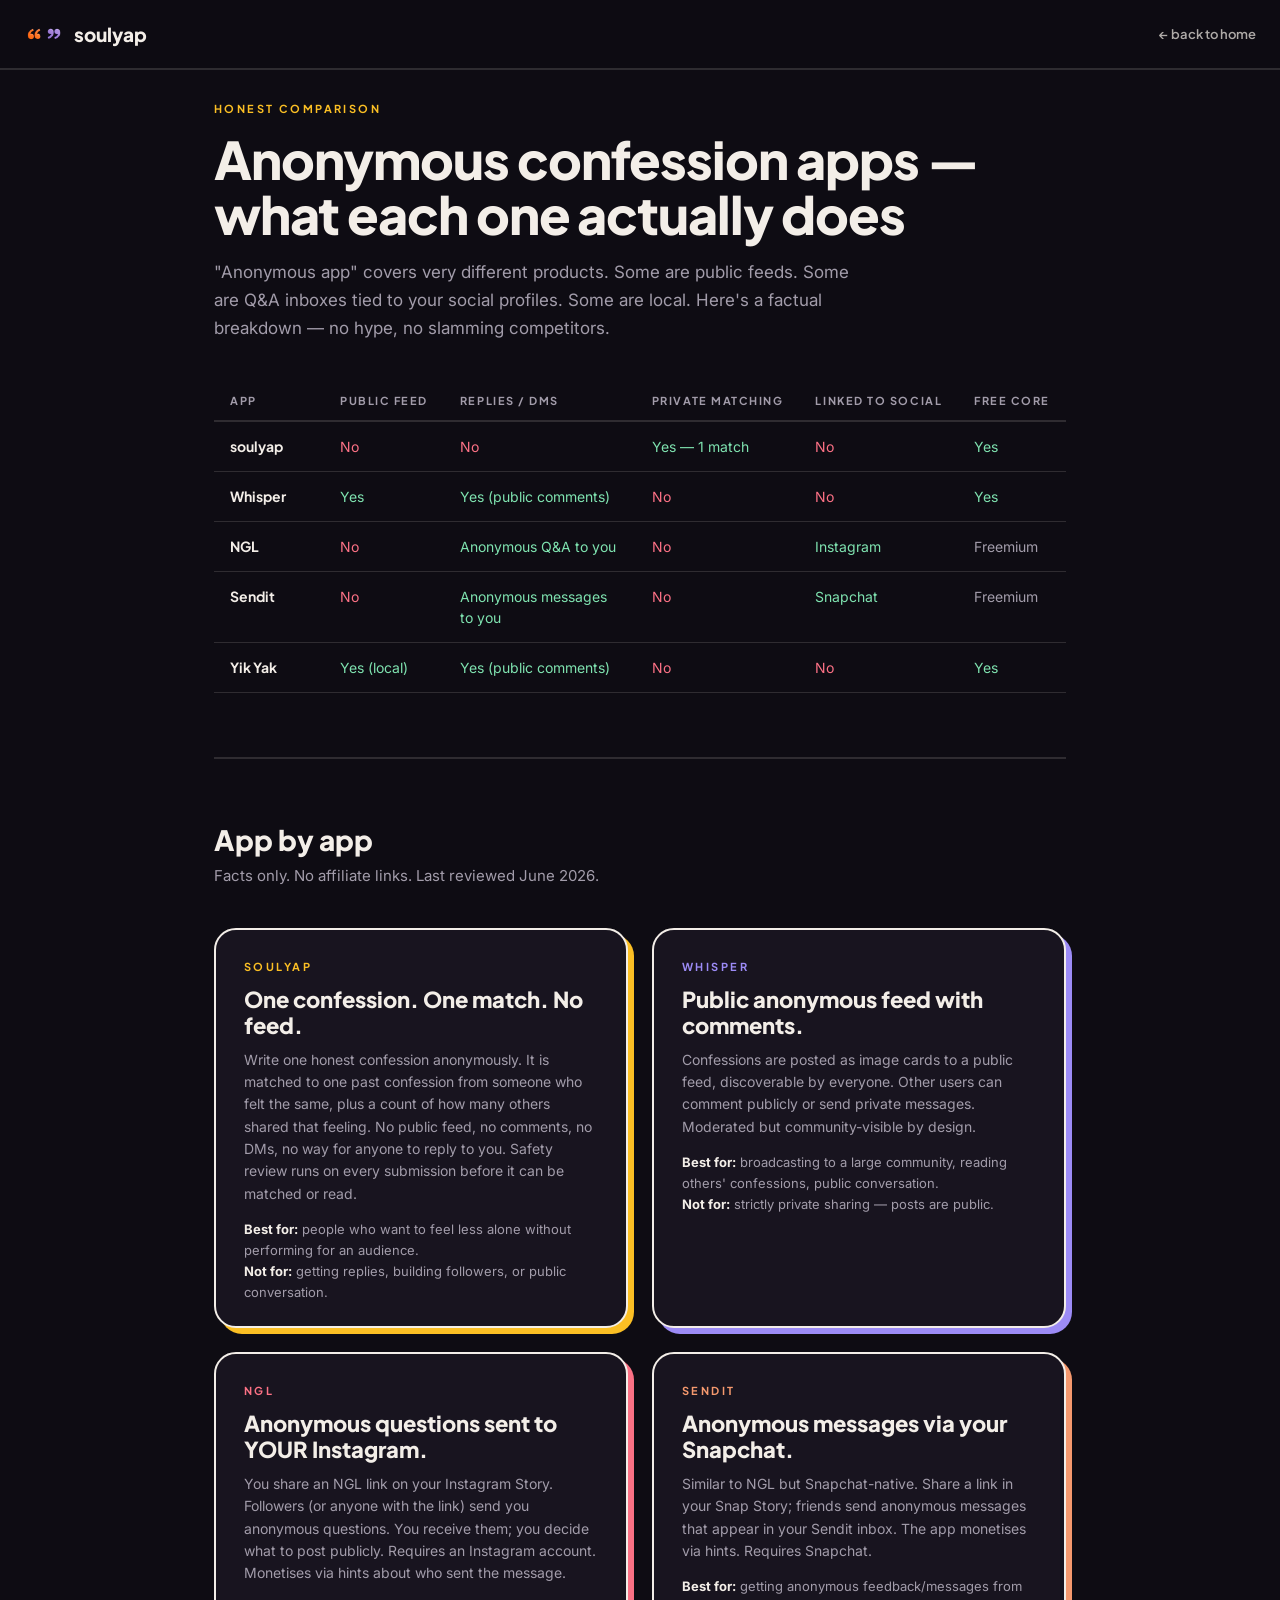
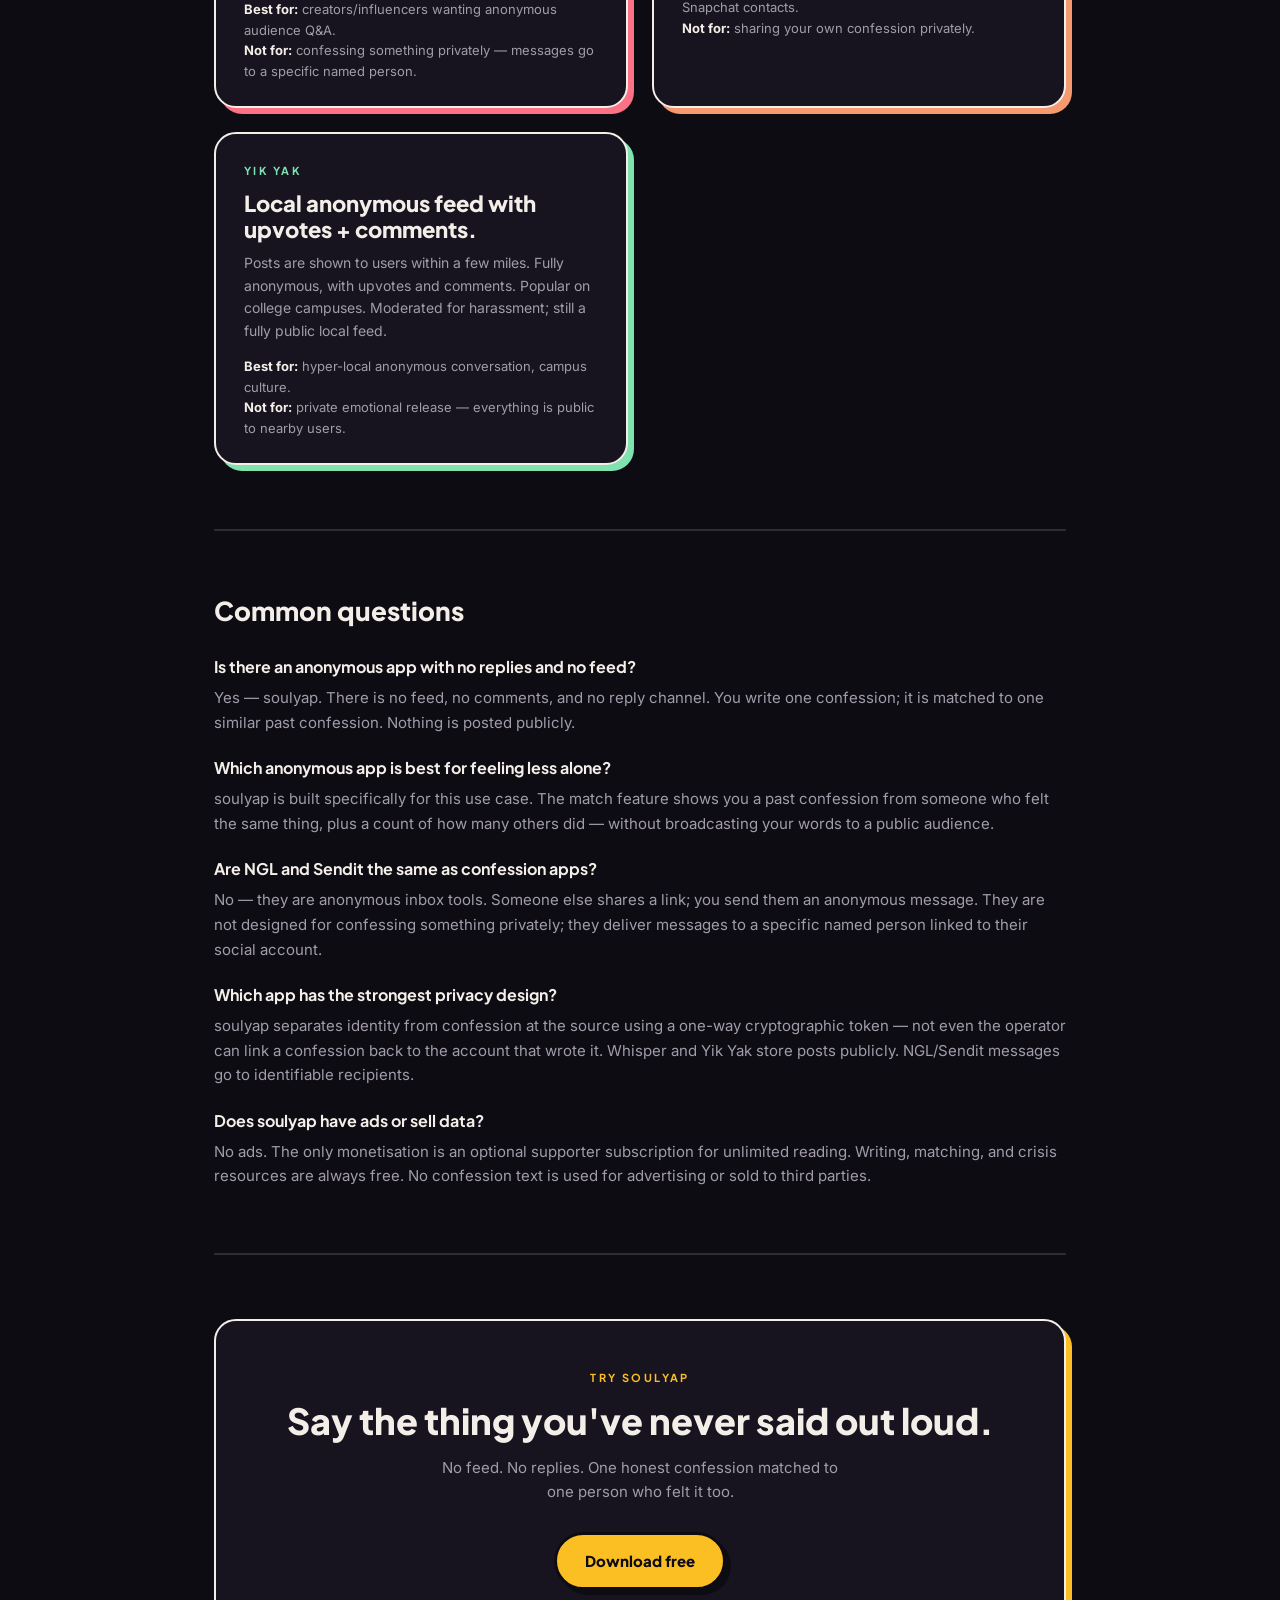
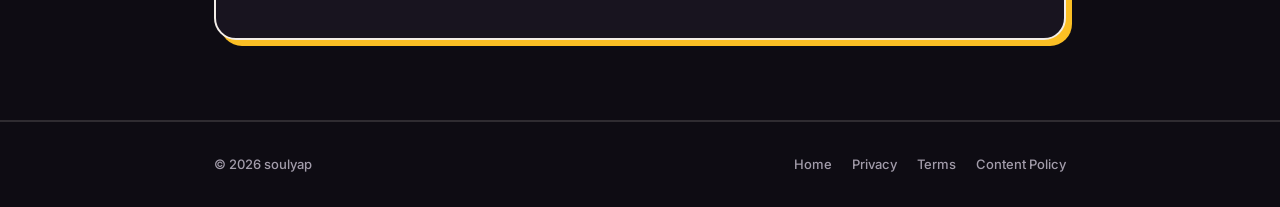
==== alternatives.html @ c14c4273 "feat: GEO — alternatives page, llms.txt comparison section, sitemap + link rel - alternatives.html: " ====
<!DOCTYPE html>
<html lang="en">
<head>
<meta charset="UTF-8" />
<meta name="viewport" content="width=device-width, initial-scale=1.0" />
<title>Best Anonymous Confession Apps 2026 — soulyap vs Whisper, NGL, Yik Yak</title>
<meta name="description" content="Honest comparison of anonymous confession and secret-sharing apps: soulyap, Whisper, NGL, Sendit, Yik Yak. What each one actually does — no hype." />
<meta name="robots" content="index, follow" />
<link rel="canonical" href="https://soulyap.me/alternatives.html" />
<meta property="og:type" content="article" />
<meta property="og:url" content="https://soulyap.me/alternatives.html" />
<meta property="og:title" content="Best Anonymous Confession Apps 2026 — Honest Comparison" />
<meta property="og:description" content="soulyap vs Whisper, NGL, Sendit, Yik Yak. What each anonymous app actually does — no feed, no comments, no DMs vs full-public alternatives." />
<meta property="og:image" content="https://soulyap.me/assets/logo.png" />
<meta name="twitter:card" content="summary_large_image" />
<meta name="twitter:title" content="Best Anonymous Confession Apps 2026 — Honest Comparison" />
<meta name="twitter:description" content="soulyap vs Whisper, NGL, Sendit, Yik Yak. Factual, fair breakdown of what each app actually does." />
<meta name="theme-color" content="#0E0C13" />
<link rel="icon" href="assets/favicon.png" />
<link rel="manifest" href="manifest.webmanifest" />
<link rel="preconnect" href="https://fonts.googleapis.com" />
<link rel="preconnect" href="https://fonts.gstatic.com" crossorigin />
<link href="https://fonts.googleapis.com/css2?family=Fraunces:ital,opsz,wght@0,9..144,400;1,9..144,400&family=Plus+Jakarta+Sans:ital,wght@0,500;0,600;0,700;0,800;1,700&family=Inter:wght@400;500;600&display=swap" rel="stylesheet" />
<script type="application/ld+json">
{
  "@context": "https://schema.org",
  "@type": "Article",
  "headline": "Best Anonymous Confession Apps 2026 — Honest Comparison",
  "description": "A factual, fair comparison of soulyap, Whisper, NGL, Sendit, and Yik Yak — what each anonymous app actually does, who it's for, and how they handle safety and privacy.",
  "url": "https://soulyap.me/alternatives.html",
  "publisher": {
    "@type": "Organization",
    "name": "soulyap",
    "url": "https://soulyap.me"
  },
  "mainEntity": {
    "@type": "FAQPage",
    "mainEntity": [
      {
        "@type": "Question",
        "name": "What is the best anonymous confession app?",
        "acceptedAnswer": { "@type": "Answer", "text": "It depends on what you need. soulyap matches you privately to one person who felt the same thing — no public feed. Whisper is a public feed with comments. NGL and Sendit are anonymous Q&A tools linked to Instagram/Snapchat. Yik Yak is a local anonymous feed. Each solves a different problem." }
      },
      {
        "@type": "Question",
        "name": "What is soulyap and how is it different from Whisper?",
        "acceptedAnswer": { "@type": "Answer", "text": "Whisper posts confessions to a public feed visible to anyone; replies are public comments. soulyap has no feed — your confession is matched privately to one past confession from someone who felt similarly. There are no replies, no DMs, and no public posts." }
      },
      {
        "@type": "Question",
        "name": "Is there an anonymous confession app with no replies?",
        "acceptedAnswer": { "@type": "Answer", "text": "Yes — soulyap has no reply channel by design. You write one confession, it is matched to one similar past confession, and you see how many others felt it too. No comments, no DMs, no way for anyone to reply or contact you." }
      },
      {
        "@type": "Question",
        "name": "What anonymous app is best for feeling less alone?",
        "acceptedAnswer": { "@type": "Answer", "text": "soulyap is built specifically for this: its core feature is showing you a matched confession from someone who felt the same thing, plus a count of how many others shared that feeling. The goal is connection through recognition, not broadcasting." }
      }
    ]
  }
}
</script>
<style>
  :root{
    --bg:#0E0C13; --surface:#18141F; --paper:#F3EEE8; --dim:#A29CAA;
    --warm:#F5996E; --cool:#9C8BF6; --pink:#FB7185; --gold:#FBBF24; --mint:#7FE3B0;
    --line:rgba(243,238,232,.14);
    --disp:'Plus Jakarta Sans',system-ui,sans-serif; --sans:'Inter',system-ui,sans-serif;
    --maxw:900px;
  }
  *{box-sizing:border-box;margin:0;padding:0}
  html{scroll-behavior:smooth}
  body{background:var(--bg); color:var(--paper); font-family:var(--sans); -webkit-font-smoothing:antialiased; line-height:1.6; overflow-x:hidden}
  a{color:inherit;text-decoration:none}

  /* nav */
  nav{position:fixed; inset:0 0 auto 0; z-index:60; display:flex; align-items:center; justify-content:space-between; padding:14px 24px; background:rgba(14,12,19,.88); backdrop-filter:blur(14px); border-bottom:2.5px solid var(--line); color:var(--paper)}
  .brand{display:flex; align-items:center; gap:10px; font-family:var(--disp); font-size:19px; font-weight:800}
  .logomark{display:flex; align-items:center}
  .logomark img{height:40px; width:auto; display:block}
  .back{font-family:var(--disp); font-size:13px; font-weight:600; opacity:.7; display:flex; align-items:center; gap:6px}
  .back:hover{opacity:1}

  /* layout */
  .wrap{max-width:var(--maxw); margin:0 auto; padding:0 24px}
  .page{padding:100px 0 80px}
  .eyebrow{font-family:var(--disp); font-size:11px; letter-spacing:.22em; text-transform:uppercase; font-weight:700; color:var(--gold)}

  h1{font-family:var(--disp); font-weight:800; font-size:clamp(30px,5.5vw,52px); line-height:1.06; letter-spacing:-.02em; margin-top:14px}
  h2{font-family:var(--disp); font-weight:800; font-size:22px; line-height:1.2; margin-bottom:10px}
  .lead{font-size:17px; color:var(--dim); line-height:1.65; margin-top:16px; max-width:60ch}

  /* bcard — brutalist card */
  .bcard{background:var(--surface); border:2.5px solid var(--paper); border-radius:22px; box-shadow:6px 6px 0 var(--ac, var(--paper)); padding:28px 28px 24px; transition:transform .12s, box-shadow .12s}
  .bcard:hover{transform:translate(3px,3px); box-shadow:3px 3px 0 var(--ac, var(--paper))}

  /* summary table */
  .table-wrap{overflow-x:auto; margin:40px 0}
  table{width:100%; border-collapse:separate; border-spacing:0; font-size:14px}
  thead th{font-family:var(--disp); font-weight:700; font-size:11px; letter-spacing:.14em; text-transform:uppercase; color:var(--dim); padding:10px 16px; border-bottom:2px solid var(--line); text-align:left; white-space:nowrap}
  thead th:first-child{min-width:110px}
  tbody tr:hover td{background:rgba(243,238,232,.03)}
  tbody td{padding:14px 16px; border-bottom:1px solid var(--line); vertical-align:top; line-height:1.5}
  tbody td:first-child{font-family:var(--disp); font-weight:700; white-space:nowrap}
  .yes{color:var(--mint)}
  .no{color:var(--pink)}
  .na{color:var(--dim)}

  /* app cards grid */
  .cards{display:grid; grid-template-columns:repeat(auto-fill, minmax(280px,1fr)); gap:24px; margin-top:40px}

  /* section divider */
  .divider{height:2px; background:var(--line); margin:64px 0}

  /* bottom cta */
  .cta-card{--ac:var(--gold); text-align:center; padding:48px 32px}
  .btn{display:inline-flex; align-items:center; gap:10px; background:var(--gold); color:var(--bg); font-family:var(--disp); font-weight:800; font-size:15px; padding:14px 28px; border-radius:999px; border:3px solid var(--bg); box-shadow:5px 5px 0 var(--bg); transition:transform .12s, box-shadow .12s}
  .btn:hover{transform:translate(2px,2px); box-shadow:3px 3px 0 var(--bg)}

  /* footer */
  footer{border-top:2px solid var(--line); padding:32px 0; color:var(--dim); font-size:13px; font-weight:500}
  .foot-row{display:flex; justify-content:space-between; align-items:center; gap:16px; flex-wrap:wrap}
  .foot-links{display:flex; gap:20px}
  .foot-links a:hover{color:var(--paper)}

  @media(max-width:600px){ h1{font-size:28px} .cards{grid-template-columns:1fr} }
</style>
</head>
<body>

<nav>
  <a class="brand" href="/">
    <span class="logomark"><img src="assets/logo-transparent.png" alt="soulyap logo" /></span>
    soulyap
  </a>
  <a class="back" href="/">← back to home</a>
</nav>

<main class="page">
<div class="wrap">

  <p class="eyebrow">Honest comparison</p>
  <h1>Anonymous confession apps — what each one actually does</h1>
  <p class="lead">
    "Anonymous app" covers very different products. Some are public feeds.
    Some are Q&amp;A inboxes tied to your social profiles. Some are local.
    Here's a factual breakdown — no hype, no slamming competitors.
  </p>

  <!-- Summary table -->
  <div class="table-wrap">
    <table>
      <thead>
        <tr>
          <th>App</th>
          <th>Public feed</th>
          <th>Replies / DMs</th>
          <th>Private matching</th>
          <th>Linked to social</th>
          <th>Free core</th>
        </tr>
      </thead>
      <tbody>
        <tr>
          <td>soulyap</td>
          <td class="no">No</td>
          <td class="no">No</td>
          <td class="yes">Yes — 1 match</td>
          <td class="no">No</td>
          <td class="yes">Yes</td>
        </tr>
        <tr>
          <td>Whisper</td>
          <td class="yes">Yes</td>
          <td class="yes">Yes (public comments)</td>
          <td class="no">No</td>
          <td class="no">No</td>
          <td class="yes">Yes</td>
        </tr>
        <tr>
          <td>NGL</td>
          <td class="no">No</td>
          <td class="yes">Anonymous Q&amp;A to you</td>
          <td class="no">No</td>
          <td class="yes">Instagram</td>
          <td class="na">Freemium</td>
        </tr>
        <tr>
          <td>Sendit</td>
          <td class="no">No</td>
          <td class="yes">Anonymous messages to you</td>
          <td class="no">No</td>
          <td class="yes">Snapchat</td>
          <td class="na">Freemium</td>
        </tr>
        <tr>
          <td>Yik Yak</td>
          <td class="yes">Yes (local)</td>
          <td class="yes">Yes (public comments)</td>
          <td class="no">No</td>
          <td class="no">No</td>
          <td class="yes">Yes</td>
        </tr>
      </tbody>
    </table>
  </div>

  <div class="divider"></div>

  <!-- Per-app cards -->
  <h2 style="font-size:28px; margin-bottom:8px">App by app</h2>
  <p style="color:var(--dim); font-size:15px; margin-bottom:8px">Facts only. No affiliate links. Last reviewed June 2026.</p>

  <div class="cards">

    <div class="bcard" style="--ac:var(--gold)">
      <p class="eyebrow" style="color:var(--gold); margin-bottom:10px">soulyap</p>
      <h2>One confession. One match. No feed.</h2>
      <p style="color:var(--dim); font-size:14px; margin-top:8px; line-height:1.6">
        Write one honest confession anonymously. It is matched to one past confession from someone who felt the same, plus a count of how many others shared that feeling. No public feed, no comments, no DMs, no way for anyone to reply to you. Safety review runs on every submission before it can be matched or read.
      </p>
      <p style="margin-top:14px; font-size:13px; color:var(--dim)">
        <strong style="color:var(--paper)">Best for:</strong> people who want to feel less alone without performing for an audience.<br>
        <strong style="color:var(--paper)">Not for:</strong> getting replies, building followers, or public conversation.
      </p>
    </div>

    <div class="bcard" style="--ac:var(--cool)">
      <p class="eyebrow" style="color:var(--cool); margin-bottom:10px">Whisper</p>
      <h2>Public anonymous feed with comments.</h2>
      <p style="color:var(--dim); font-size:14px; margin-top:8px; line-height:1.6">
        Confessions are posted as image cards to a public feed, discoverable by everyone. Other users can comment publicly or send private messages. Moderated but community-visible by design.
      </p>
      <p style="margin-top:14px; font-size:13px; color:var(--dim)">
        <strong style="color:var(--paper)">Best for:</strong> broadcasting to a large community, reading others' confessions, public conversation.<br>
        <strong style="color:var(--paper)">Not for:</strong> strictly private sharing — posts are public.
      </p>
    </div>

    <div class="bcard" style="--ac:var(--pink)">
      <p class="eyebrow" style="color:var(--pink); margin-bottom:10px">NGL</p>
      <h2>Anonymous questions sent to YOUR Instagram.</h2>
      <p style="color:var(--dim); font-size:14px; margin-top:8px; line-height:1.6">
        You share an NGL link on your Instagram Story. Followers (or anyone with the link) send you anonymous questions. You receive them; you decide what to post publicly. Requires an Instagram account. Monetises via hints about who sent the message.
      </p>
      <p style="margin-top:14px; font-size:13px; color:var(--dim)">
        <strong style="color:var(--paper)">Best for:</strong> creators/influencers wanting anonymous audience Q&amp;A.<br>
        <strong style="color:var(--paper)">Not for:</strong> confessing something privately — messages go to a specific named person.
      </p>
    </div>

    <div class="bcard" style="--ac:var(--warm)">
      <p class="eyebrow" style="color:var(--warm); margin-bottom:10px">Sendit</p>
      <h2>Anonymous messages via your Snapchat.</h2>
      <p style="color:var(--dim); font-size:14px; margin-top:8px; line-height:1.6">
        Similar to NGL but Snapchat-native. Share a link in your Snap Story; friends send anonymous messages that appear in your Sendit inbox. The app monetises via hints. Requires Snapchat.
      </p>
      <p style="margin-top:14px; font-size:13px; color:var(--dim)">
        <strong style="color:var(--paper)">Best for:</strong> getting anonymous feedback/messages from Snapchat contacts.<br>
        <strong style="color:var(--paper)">Not for:</strong> sharing your own confession privately.
      </p>
    </div>

    <div class="bcard" style="--ac:var(--mint)">
      <p class="eyebrow" style="color:var(--mint); margin-bottom:10px">Yik Yak</p>
      <h2>Local anonymous feed with upvotes + comments.</h2>
      <p style="color:var(--dim); font-size:14px; margin-top:8px; line-height:1.6">
        Posts are shown to users within a few miles. Fully anonymous, with upvotes and comments. Popular on college campuses. Moderated for harassment; still a fully public local feed.
      </p>
      <p style="margin-top:14px; font-size:13px; color:var(--dim)">
        <strong style="color:var(--paper)">Best for:</strong> hyper-local anonymous conversation, campus culture.<br>
        <strong style="color:var(--paper)">Not for:</strong> private emotional release — everything is public to nearby users.
      </p>
    </div>

  </div>

  <div class="divider"></div>

  <!-- FAQ -->
  <h2 style="font-size:26px; margin-bottom:28px">Common questions</h2>

  <div style="display:flex; flex-direction:column; gap:20px">

    <div>
      <p style="font-family:var(--disp); font-weight:700; font-size:16px; margin-bottom:6px">Is there an anonymous app with no replies and no feed?</p>
      <p style="color:var(--dim); font-size:15px; line-height:1.65">Yes — soulyap. There is no feed, no comments, and no reply channel. You write one confession; it is matched to one similar past confession. Nothing is posted publicly.</p>
    </div>

    <div>
      <p style="font-family:var(--disp); font-weight:700; font-size:16px; margin-bottom:6px">Which anonymous app is best for feeling less alone?</p>
      <p style="color:var(--dim); font-size:15px; line-height:1.65">soulyap is built specifically for this use case. The match feature shows you a past confession from someone who felt the same thing, plus a count of how many others did — without broadcasting your words to a public audience.</p>
    </div>

    <div>
      <p style="font-family:var(--disp); font-weight:700; font-size:16px; margin-bottom:6px">Are NGL and Sendit the same as confession apps?</p>
      <p style="color:var(--dim); font-size:15px; line-height:1.65">No — they are anonymous inbox tools. Someone else shares a link; you send them an anonymous message. They are not designed for confessing something privately; they deliver messages to a specific named person linked to their social account.</p>
    </div>

    <div>
      <p style="font-family:var(--disp); font-weight:700; font-size:16px; margin-bottom:6px">Which app has the strongest privacy design?</p>
      <p style="color:var(--dim); font-size:15px; line-height:1.65">soulyap separates identity from confession at the source using a one-way cryptographic token — not even the operator can link a confession back to the account that wrote it. Whisper and Yik Yak store posts publicly. NGL/Sendit messages go to identifiable recipients.</p>
    </div>

    <div>
      <p style="font-family:var(--disp); font-weight:700; font-size:16px; margin-bottom:6px">Does soulyap have ads or sell data?</p>
      <p style="color:var(--dim); font-size:15px; line-height:1.65">No ads. The only monetisation is an optional supporter subscription for unlimited reading. Writing, matching, and crisis resources are always free. No confession text is used for advertising or sold to third parties.</p>
    </div>

  </div>

  <div class="divider"></div>

  <!-- CTA -->
  <div class="bcard cta-card">
    <p class="eyebrow" style="margin-bottom:14px">try soulyap</p>
    <p style="font-family:var(--disp); font-weight:800; font-size:clamp(22px,4vw,36px); line-height:1.1; margin-bottom:16px">
      Say the thing you've never said out loud.
    </p>
    <p style="color:var(--dim); font-size:15px; max-width:46ch; margin:0 auto 28px">
      No feed. No replies. One honest confession matched to one person who felt it too.
    </p>
    <a class="btn" href="/#get">Download free</a>
  </div>

</div>
</main>

<footer>
  <div class="wrap">
    <div class="foot-row">
      <span>© 2026 soulyap</span>
      <div class="foot-links">
        <a href="/">Home</a>
        <a href="/privacy.html">Privacy</a>
        <a href="/terms.html">Terms</a>
        <a href="/content-policy.html">Content Policy</a>
      </div>
    </div>
  </div>
</footer>

</body>
</html>
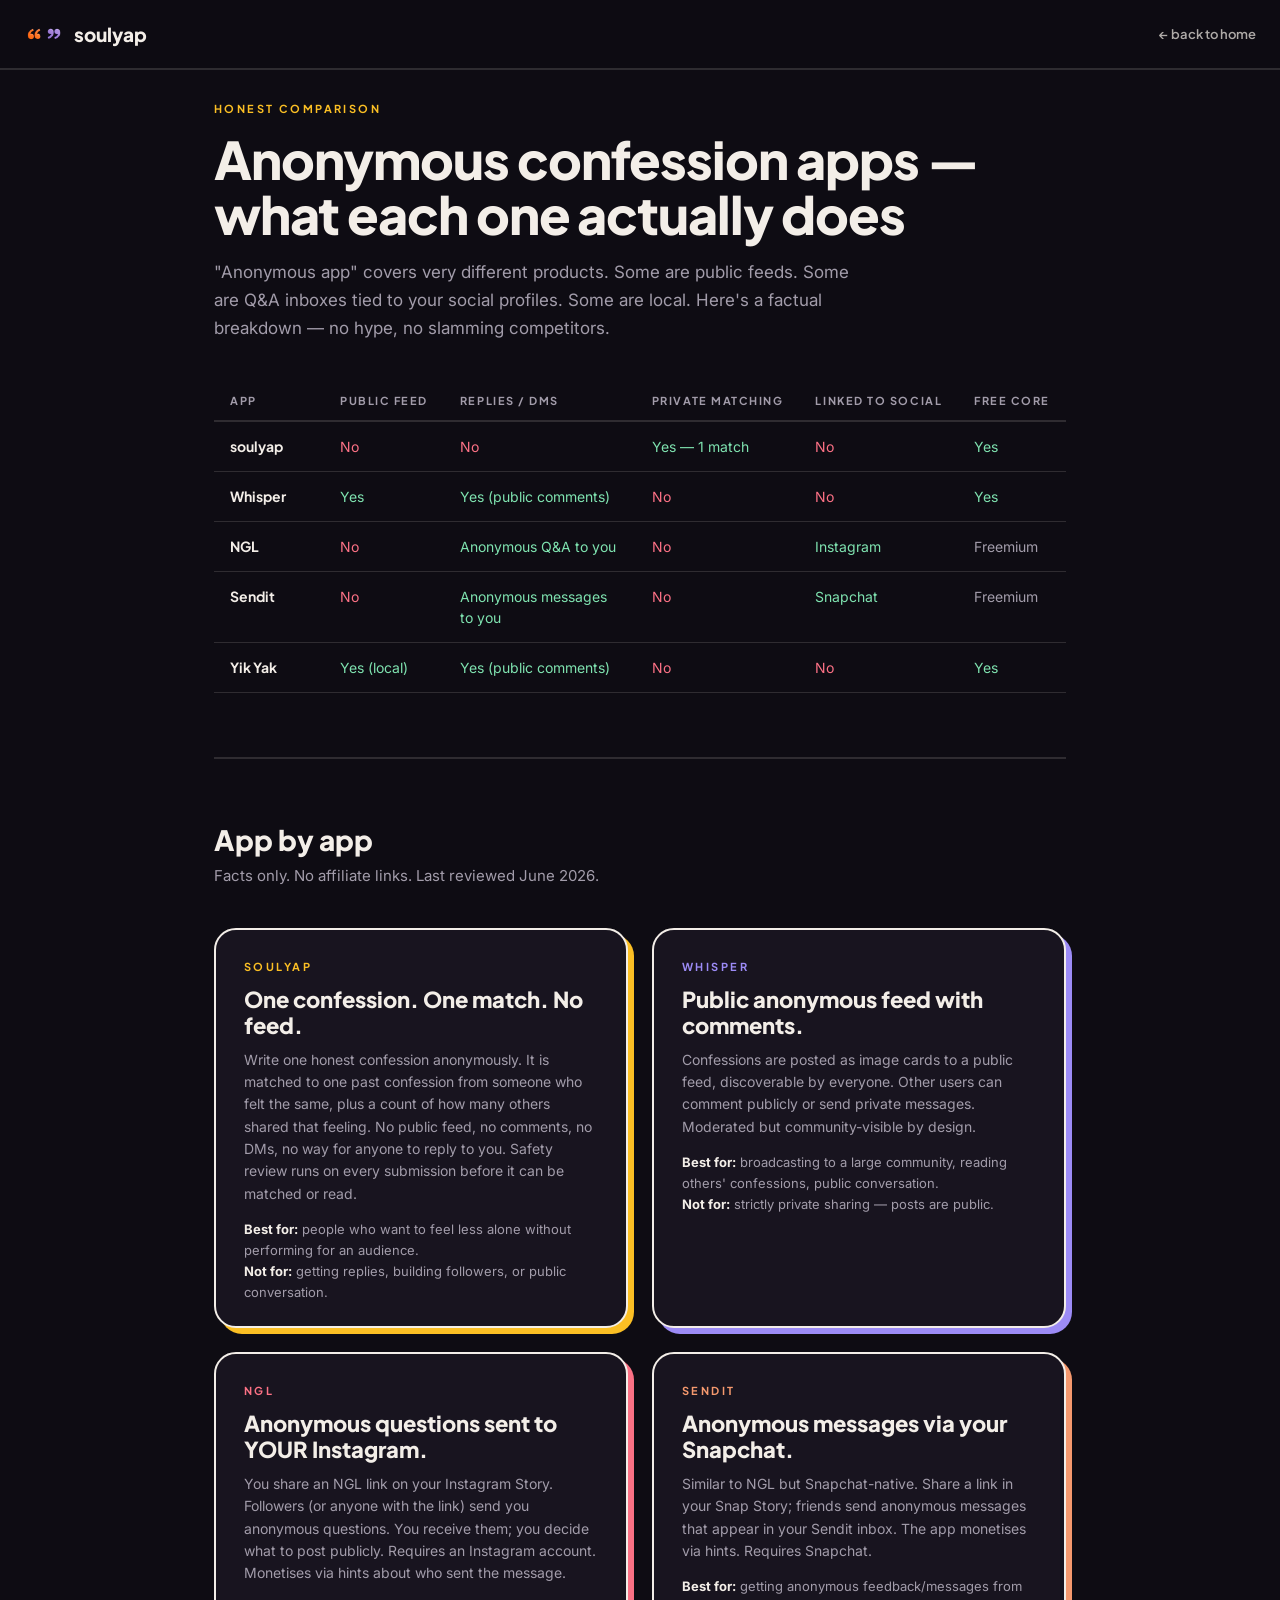
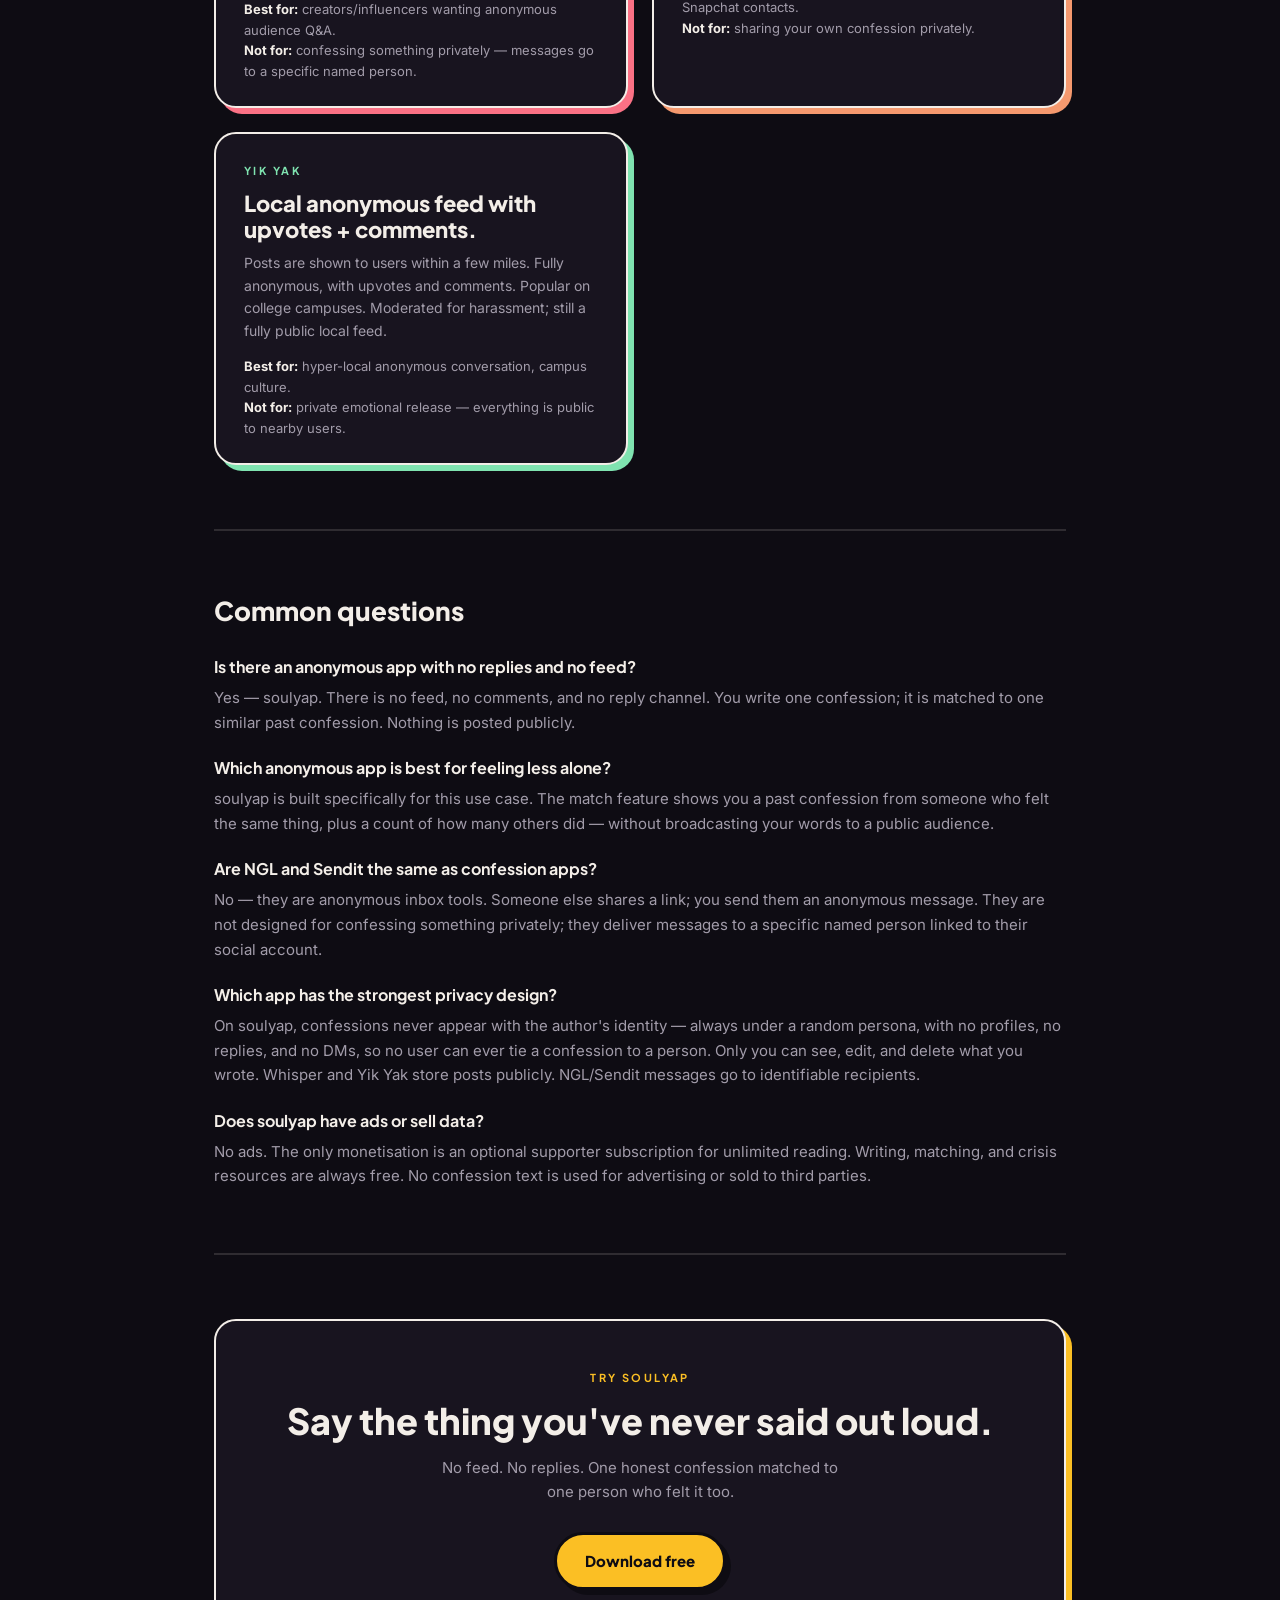
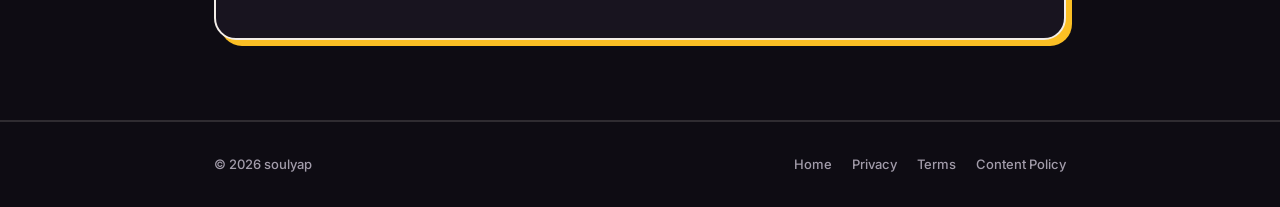
==== commit f12bd03f: "design: neo-brutalism shadow on confession cards + anonymity copy updates - Wrap each appcard in app" ====
--- a/alternatives.html
+++ b/alternatives.html
@@ -299,7 +299,7 @@
 
     <div>
       <p style="font-family:var(--disp); font-weight:700; font-size:16px; margin-bottom:6px">Which app has the strongest privacy design?</p>
-      <p style="color:var(--dim); font-size:15px; line-height:1.65">soulyap separates identity from confession at the source using a one-way cryptographic token — not even the operator can link a confession back to the account that wrote it. Whisper and Yik Yak store posts publicly. NGL/Sendit messages go to identifiable recipients.</p>
+      <p style="color:var(--dim); font-size:15px; line-height:1.65">On soulyap, confessions never appear with the author's identity — always under a random persona, with no profiles, no replies, and no DMs, so no user can ever tie a confession to a person. Only you can see, edit, and delete what you wrote. Whisper and Yik Yak store posts publicly. NGL/Sendit messages go to identifiable recipients.</p>
     </div>
 
     <div>
